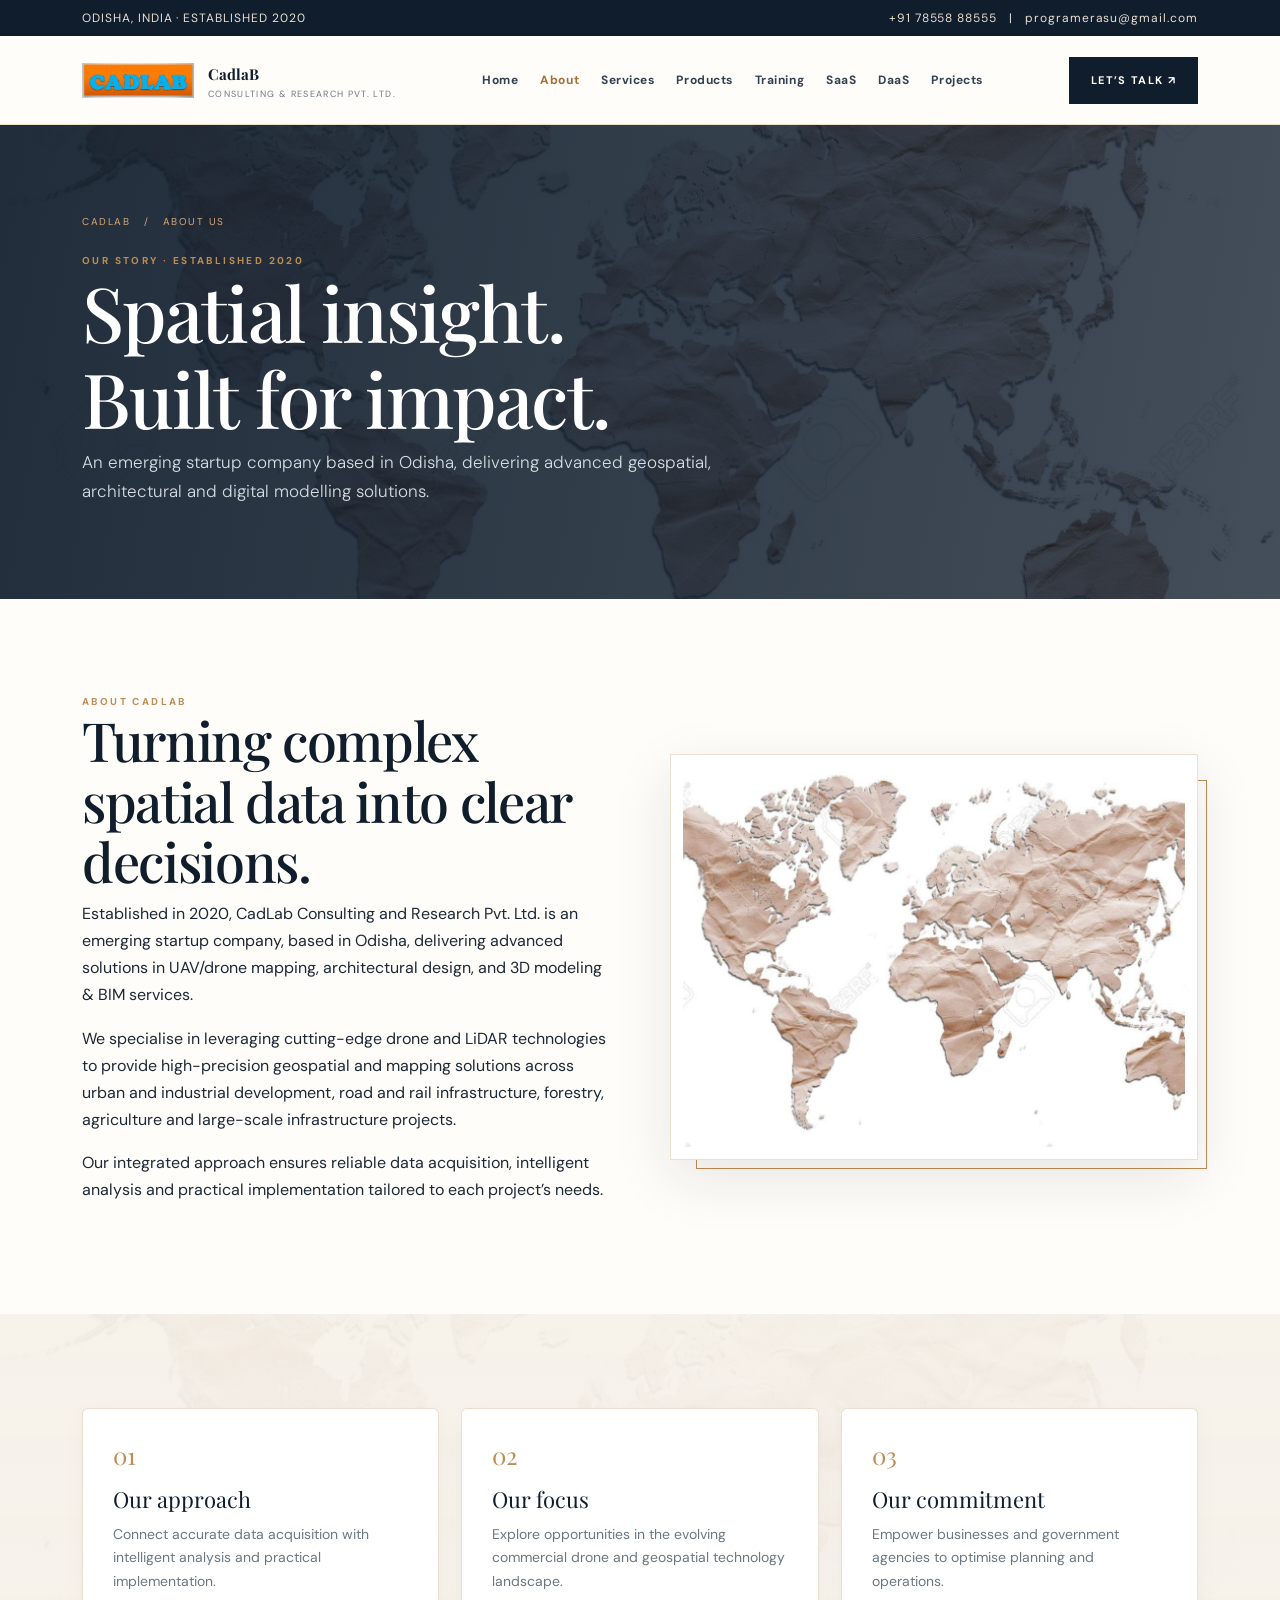
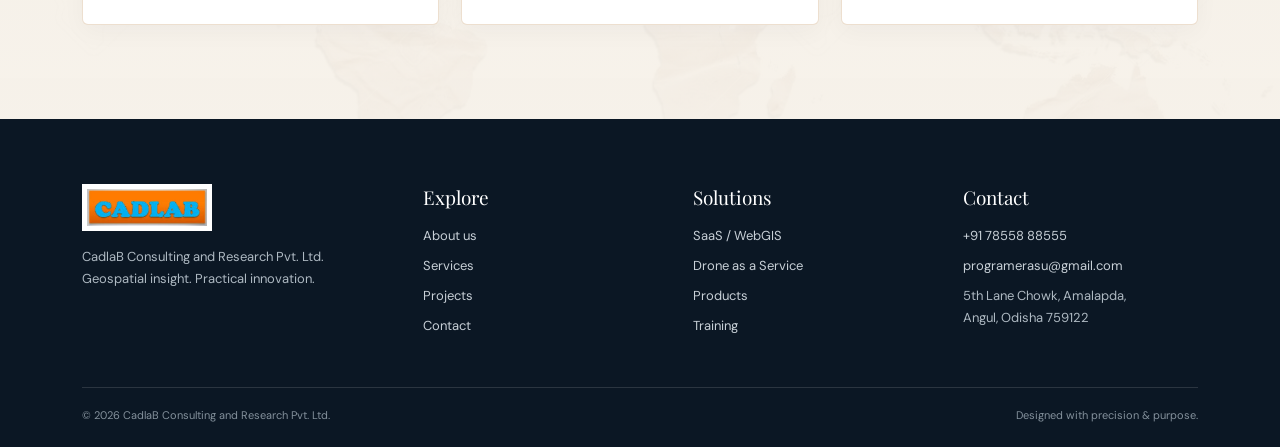
==== about.html @ 81689f78 "Updated project" ====
<!doctype html><html lang="en"><head><meta charset="utf-8"><meta name="viewport" content="width=device-width,initial-scale=1"><title>About Us | CadlaB</title><meta name="description" content="An emerging startup company based in Odisha, delivering advanced geospatial, architectural and digital modelling solutions."><link href="https://cdn.jsdelivr.net/npm/bootstrap@5.3.3/dist/css/bootstrap.min.css" rel="stylesheet" integrity="sha384-QWTKZyjpPEjISv5WaRU9OFeRpok6YctnYmDr5pNlyT2bRjXh0JMhjY6hW+ALEwIH" crossorigin="anonymous">
<link rel="stylesheet" href="assets/css/style.css"></head><body><div class="topline"><div class="container"><span>ODISHA, INDIA · ESTABLISHED 2020</span><span>+91 78558 88555 &nbsp; | &nbsp; programerasu@gmail.com</span></div></div><header class="site-header"><div class="container nav-wrap"><a class="brand" href="index.html"><img src="assets/cadlab-logo.jpeg" alt="CADLAB logo"><span><b>CadlaB</b><small>Consulting & Research Pvt. Ltd.</small></span></a><button class="menu-toggle" aria-label="Open menu">☰</button><nav><a href="index.html">Home</a><a class="active" href="about.html">About</a><a href="services.html">Services</a><a href="products.html">Products</a><a href="training.html">Training</a><a href="saas.html">SaaS</a><a href="daas.html">DaaS</a><a href="projects.html">Projects</a></nav><a class="nav-cta" href="contact.html">Let’s Talk ↗</a></div></header><main><section class="page-hero"><div class="container"><div class="breadcrumb">CadlaB &nbsp; / &nbsp; About Us</div><div class="eyebrow">Our story · Established 2020</div><h1 class="display xl">Spatial insight.<br>Built for impact.</h1><p class="lead">An emerging startup company based in Odisha, delivering advanced geospatial, architectural and digital modelling solutions.</p></div></section><section class="section"><div class="container grid-2"><div><div class="eyebrow">About CadlaB</div><h2 class="display lg">Turning complex spatial data into clear decisions.</h2><p>Established in 2020, CadLab Consulting and Research Pvt. Ltd. is an emerging startup company, based in Odisha, delivering advanced solutions in UAV/drone mapping, architectural design, and 3D modeling & BIM services.</p><p>We specialise in leveraging cutting-edge drone and LiDAR technologies to provide high-precision geospatial and mapping solutions across urban and industrial development, road and rail infrastructure, forestry, agriculture and large-scale infrastructure projects.</p><p>Our integrated approach ensures reliable data acquisition, intelligent analysis and practical implementation tailored to each project’s needs.</p></div><div class="image-frame"><img src="assets/world-map-paper.jpeg" alt="World map texture"></div></div></section><section class="section cream"><div class="container grid-3"><article class="card"><div class="num">01</div><h3>Our approach</h3><p>Connect accurate data acquisition with intelligent analysis and practical implementation.</p></article><article class="card"><div class="num">02</div><h3>Our focus</h3><p>Explore opportunities in the evolving commercial drone and geospatial technology landscape.</p></article><article class="card"><div class="num">03</div><h3>Our commitment</h3><p>Empower businesses and government agencies to optimise planning and operations.</p></article></div></section></main><footer class="footer"><div class="container"><div class="footer-grid"><div><img src="assets/cadlab-logo.jpeg" alt="CADLAB"><p>CadlaB Consulting and Research Pvt. Ltd.<br>Geospatial insight. Practical innovation.</p></div><div><h4>Explore</h4><a href="about.html">About us</a><a href="services.html">Services</a><a href="projects.html">Projects</a><a href="contact.html">Contact</a></div><div><h4>Solutions</h4><a href="saas.html">SaaS / WebGIS</a><a href="daas.html">Drone as a Service</a><a href="products.html">Products</a><a href="training.html">Training</a></div><div><h4>Contact</h4><a href="tel:+917855888555">+91 78558 88555</a><a href="mailto:programerasu@gmail.com">programerasu@gmail.com</a><p>5th Lane Chowk, Amalapda,<br>Angul, Odisha 759122</p></div></div><div class="copyright"><span>© 2026 CadlaB Consulting and Research Pvt. Ltd.</span><span>Designed with precision & purpose.</span></div></div></footer><script src="https://cdn.jsdelivr.net/npm/bootstrap@5.3.3/dist/js/bootstrap.bundle.min.js" integrity="sha384-YvpcrYf0tY3lHB60NNkmXc5s9fDVZLESaAA55NDzOxhy9GkcIdslK1eN7N6jIeHz" crossorigin="anonymous"></script><script src="assets/js/main.js"></script></body></html>
---- assets/css/style.css ----
@import url('https://fonts.googleapis.com/css2?family=DM+Sans:wght@400;500;600;700&family=Playfair+Display:wght@500;600;700&display=swap');
:root{--navy:#101d2c;--navy2:#172b40;--ink:#1c2936;--gold:#bd8d54;--copper:#d69a70;--cream:#f6f1e9;--paper:#fffdf9;--muted:#6c7882;--line:rgba(189,141,84,.28);--shadow:0 18px 55px rgba(16,29,44,.10)}
*{box-sizing:border-box}html{scroll-behavior:smooth}body{margin:0;background:var(--paper);color:var(--ink);font-family:'DM Sans',sans-serif;line-height:1.7}a{color:inherit;text-decoration:none}img{max-width:100%;display:block}.container{width:min(1160px,calc(100% - 44px));margin:auto}.topline{background:var(--navy);color:#e9dfd2;font-size:12px;letter-spacing:.08em;padding:8px 0}.topline .container{display:flex;justify-content:space-between;gap:20px}.site-header{position:sticky;top:0;z-index:20;background:rgba(255,253,249,.94);backdrop-filter:blur(14px);border-bottom:1px solid var(--line)}.nav-wrap{height:88px;display:flex;align-items:center;justify-content:space-between;gap:28px}.brand{display:flex;align-items:center;gap:14px;min-width:190px}.brand img{width:112px;height:62px;object-fit:contain}.brand small{display:block;color:var(--muted);font-size:9px;letter-spacing:.15em;text-transform:uppercase;line-height:1.4}.brand b{font-family:'Playfair Display',serif;font-size:15px;color:var(--navy)}nav{display:flex;align-items:center;gap:22px}nav a{font-size:12px;font-weight:700;letter-spacing:.045em;color:#334252;transition:.2s}nav a:hover,nav a.active{color:#a56e37}.nav-cta,.btn{display:inline-flex;align-items:center;justify-content:center;padding:13px 21px;background:var(--navy);color:#fff;border:1px solid var(--navy);font-size:11px;font-weight:700;letter-spacing:.12em;text-transform:uppercase;transition:.25s;cursor:pointer}.nav-cta:hover,.btn:hover{background:var(--gold);border-color:var(--gold);transform:translateY(-2px)}.btn.gold{background:var(--gold);border-color:var(--gold);color:#fff}.btn.outline{background:transparent;color:var(--navy);border-color:var(--gold)}.menu-toggle{display:none;background:none;border:0;font-size:27px;color:var(--navy)}.eyebrow{font-size:10px;letter-spacing:.24em;text-transform:uppercase;color:var(--gold);font-weight:700}.display{font-family:'Playfair Display',serif;font-weight:500;line-height:1.12;color:var(--navy);letter-spacing:-.025em}.display.xl{font-size:clamp(42px,6vw,76px)}.display.lg{font-size:clamp(34px,4.5vw,54px)}.display.md{font-size:32px}.lead{font-size:17px;color:#596672;max-width:660px}.section{padding:94px 0}.section.cream{background:var(--cream)}.section.dark{background:var(--navy);color:#f8f2e9}.section.dark .display{color:#fff}.section-head{display:flex;justify-content:space-between;align-items:end;gap:30px;margin-bottom:42px}.section-head p{max-width:430px;color:var(--muted)}.hero{position:relative;overflow:hidden;background:var(--navy);color:#fff;min-height:650px;display:flex;align-items:center}.hero:before{content:"";position:absolute;inset:0;background:linear-gradient(90deg,rgba(12,25,39,.97) 0%,rgba(12,25,39,.86) 46%,rgba(12,25,39,.38) 100%),url('assets/world-map-paper.jpeg') center/cover;opacity:1}.hero:after{content:"";position:absolute;right:-90px;top:70px;width:510px;height:510px;border:1px solid rgba(214,154,112,.35);border-radius:50%;box-shadow:0 0 0 35px rgba(214,154,112,.04),0 0 0 75px rgba(214,154,112,.035)}.hero-inner{position:relative;z-index:1;padding:95px 0;max-width:760px}.hero .display{color:#fff}.hero .lead{color:#d7dce1}.hero-actions{display:flex;gap:14px;flex-wrap:wrap;margin-top:32px}.hero .outline{color:#fff;border-color:#bd8d54}.hero-note{margin-top:58px;padding-top:20px;border-top:1px solid rgba(255,255,255,.2);display:flex;gap:35px;color:#d5dce2;font-size:11px;letter-spacing:.1em;text-transform:uppercase}.hero-note strong{display:block;font:24px 'Playfair Display';color:#d7a875;letter-spacing:0}.page-hero{padding:88px 0 78px;background:linear-gradient(100deg,rgba(16,29,44,.94),rgba(16,29,44,.83)),url('assets/world-map-paper.jpeg') center/cover;color:#fff}.page-hero .display{color:#fff;max-width:780px}.page-hero p{color:#d5dce2;max-width:660px}.breadcrumb{font-size:10px;letter-spacing:.15em;text-transform:uppercase;color:#d5a875;margin-bottom:22px}.grid-2{display:grid;grid-template-columns:1fr 1fr;gap:60px;align-items:center}.grid-3{display:grid;grid-template-columns:repeat(3,1fr);gap:22px}.grid-4{display:grid;grid-template-columns:repeat(4,1fr);gap:18px}.image-frame{padding:12px;border:1px solid var(--line);background:#fff;box-shadow:var(--shadow);position:relative}.image-frame img{width:100%;height:380px;object-fit:cover}.image-frame:after{content:"";position:absolute;inset:25px -10px -10px 25px;border:1px solid var(--gold);z-index:-1}.statbar{display:grid;grid-template-columns:repeat(4,1fr);background:#fff;border:1px solid var(--line);box-shadow:var(--shadow);margin-top:-35px;position:relative;z-index:3}.stat{padding:28px 24px;border-right:1px solid var(--line)}.stat:last-child{border:0}.stat b{font:32px 'Playfair Display';color:var(--gold);display:block}.stat span{font-size:10px;text-transform:uppercase;letter-spacing:.12em;color:var(--muted)}.card{background:#fff;border:1px solid var(--line);padding:30px;transition:.25s;box-shadow:0 7px 25px rgba(16,29,44,.035)}.card:hover{transform:translateY(-6px);box-shadow:var(--shadow);border-color:var(--gold)}.card .num{font:24px 'Playfair Display';color:var(--gold)}.card h3{font:22px 'Playfair Display';color:var(--navy);margin:13px 0 9px}.card p{font-size:14px;color:var(--muted);margin:0}.icon-box{width:44px;height:44px;border:1px solid var(--gold);display:grid;place-items:center;color:var(--gold);font-size:20px}.feature-list{list-style:none;padding:0;margin:24px 0}.feature-list li{padding:12px 0;border-bottom:1px solid var(--line);font-size:14px}.feature-list li:before{content:'✦';color:var(--gold);margin-right:12px}.split-band{background:var(--navy);color:white;padding:55px;display:flex;align-items:center;justify-content:space-between;gap:30px}.split-band .display{color:#fff;font-size:34px}.split-band p{color:#c6cfd6;max-width:560px}.visual-panel{background:var(--cream);padding:24px}.visual-panel img{width:100%;height:330px;object-fit:contain;mix-blend-mode:multiply}.service-row{display:grid;grid-template-columns:70px 1fr 90px;gap:24px;align-items:center;padding:27px 0;border-bottom:1px solid var(--line)}.service-row .n{font:28px 'Playfair Display';color:var(--gold)}.service-row h3{font:24px 'Playfair Display';margin:0;color:var(--navy)}.service-row p{margin:5px 0 0;color:var(--muted);font-size:14px}.service-row .arrow{font-size:22px;color:var(--gold);text-align:right}.training-card{min-height:260px;background:var(--navy);color:#fff;padding:30px;position:relative;overflow:hidden}.training-card:after{content:"";position:absolute;width:190px;height:190px;border:1px solid rgba(214,154,112,.4);border-radius:50%;right:-55px;bottom:-75px;box-shadow:0 0 0 22px rgba(214,154,112,.06),0 0 0 45px rgba(214,154,112,.04)}.training-card h3{font:25px 'Playfair Display';margin:20px 0 10px}.training-card p{font-size:13px;color:#c8d0d6;max-width:240px}.training-card .eyebrow{color:#d9ac7c}.industry-grid{display:grid;grid-template-columns:repeat(3,1fr);gap:1px;background:var(--line);border:1px solid var(--line)}.industry{background:#fff;padding:25px}.industry b{font:19px 'Playfair Display';color:var(--navy)}.industry p{font-size:13px;color:var(--muted);margin-bottom:0}.project-placeholder{background:linear-gradient(145deg,#182b3e,#31485c);min-height:250px;display:flex;align-items:end;padding:25px;color:white;position:relative;overflow:hidden}.project-placeholder:before{content:"";position:absolute;width:220px;height:220px;border:1px solid rgba(214,154,112,.55);border-radius:50%;top:-90px;right:-50px;box-shadow:0 0 0 25px rgba(214,154,112,.08),0 0 0 55px rgba(214,154,112,.05)}.project-placeholder span{position:relative;font:22px 'Playfair Display'}.contact-grid{display:grid;grid-template-columns:.8fr 1.2fr;gap:50px}.contact-panel{background:var(--navy);padding:38px;color:#fff}.contact-panel h3{font:27px 'Playfair Display';margin-top:0}.contact-item{padding:17px 0;border-bottom:1px solid rgba(255,255,255,.17)}.contact-item small{display:block;color:#d4a776;letter-spacing:.14em;text-transform:uppercase;font-size:9px}.contact-item a,.contact-item span{color:#fff;font-size:14px}.form-panel{padding:38px;background:#fff;border:1px solid var(--line);box-shadow:var(--shadow)}.form-grid{display:grid;grid-template-columns:1fr 1fr;gap:18px}.field{display:flex;flex-direction:column;gap:7px}.field.full{grid-column:1/-1}.field label{font-size:10px;letter-spacing:.12em;text-transform:uppercase;color:#697581;font-weight:700}.field input,.field select,.field textarea{width:100%;padding:14px;border:1px solid #d9dfe2;background:#fff;font:14px 'DM Sans';outline:none}.field input:focus,.field textarea:focus,.field select:focus{border-color:var(--gold)}.field textarea{min-height:130px;resize:vertical}.footer{background:#0b1724;color:#c8d0d7;padding:65px 0 22px}.footer-grid{display:grid;grid-template-columns:1.3fr 1fr 1fr 1fr;gap:35px}.footer img{width:130px;background:#fff;padding:5px;margin-bottom:15px}.footer h4{font:19px 'Playfair Display';color:#fff;margin:0 0 15px}.footer a{display:block;font-size:13px;color:#c8d0d7;margin:8px 0}.footer a:hover{color:#d9aa78}.footer p{font-size:13px;color:#aeb9c2}.copyright{border-top:1px solid rgba(255,255,255,.13);margin-top:42px;padding-top:18px;font-size:11px;color:#84919c;display:flex;justify-content:space-between}.reveal{opacity:0;transform:translateY(22px);transition:opacity .7s,transform .7s}.reveal.visible{opacity:1;transform:none}.tag{display:inline-block;padding:7px 11px;background:#f2e8dc;color:#875c32;font-size:9px;text-transform:uppercase;letter-spacing:.13em;margin:4px}.quote{font:italic 25px 'Playfair Display';color:var(--navy);border-left:3px solid var(--gold);padding-left:25px}.map-texture{background-image:linear-gradient(rgba(246,241,233,.9),rgba(246,241,233,.9)),url('assets/world-map-paper.jpeg');background-size:cover;background-position:center}
@media(max-width:1000px){nav{gap:12px}nav a{font-size:10px}.nav-cta{padding:10px 13px}.brand img{width:90px}.brand{min-width:150px}.grid-4{grid-template-columns:repeat(2,1fr)}}
@media(max-width:760px){.topline .container{justify-content:center}.topline .container span:last-child{display:none}.nav-wrap{height:74px}.menu-toggle{display:block}nav{display:none;position:absolute;top:74px;left:0;right:0;background:var(--paper);padding:20px 25px 25px;box-shadow:var(--shadow);flex-direction:column;align-items:stretch;gap:15px}nav.open{display:flex}nav a{font-size:13px}.nav-cta{display:none}.brand img{width:85px;height:52px}.hero{min-height:590px}.hero-inner{padding:75px 0}.hero:after{width:300px;height:300px;right:-180px}.hero-note{gap:18px;flex-wrap:wrap}.section{padding:68px 0}.section-head,.grid-2,.contact-grid{display:block}.section-head p{margin-top:16px}.grid-3,.industry-grid{grid-template-columns:1fr}.grid-2>*+*{margin-top:35px}.statbar{grid-template-columns:1fr 1fr;margin-top:0}.stat{border-bottom:1px solid var(--line)}.stat:nth-child(2){border-right:0}.stat:nth-child(3){border-bottom:0}.service-row{grid-template-columns:40px 1fr 25px;gap:12px}.service-row h3{font-size:20px}.split-band{display:block;padding:35px 25px}.split-band .btn{margin-top:15px}.footer-grid{grid-template-columns:1fr 1fr}.footer-grid>div:first-child{grid-column:1/-1}.form-panel,.contact-panel{padding:25px;margin-top:25px}.page-hero{padding:65px 0}.copyright{display:block}.copyright span{display:block;margin:5px 0}.form-grid{grid-template-columns:1fr}.field.full{grid-column:auto}}
@media(max-width:430px){.grid-4{grid-template-columns:1fr}.display.xl{font-size:42px}.hero-note strong{font-size:20px}.footer-grid{grid-template-columns:1fr}.footer-grid>div:first-child{grid-column:auto}}

/* Premium map-paper treatment and richer visual sections */
.page-hero{background-image:linear-gradient(100deg,rgba(16,29,44,.93),rgba(16,29,44,.78)),url('../world-map-paper.jpeg');background-position:center;background-size:cover}
.section.map-texture{background-image:linear-gradient(rgba(250,247,241,.91),rgba(250,247,241,.94)),url('../world-map-paper.jpeg');background-size:cover;background-position:center}
.section.cream{background-image:linear-gradient(rgba(246,241,233,.94),rgba(246,241,233,.96)),url('../world-map-paper.jpeg');background-size:cover;background-position:center}
.hero:before{background:linear-gradient(90deg,rgba(12,25,39,.96) 0%,rgba(12,25,39,.82) 47%,rgba(12,25,39,.42) 100%),url('../world-map-paper.jpeg') center/cover}
.capability-grid{align-items:stretch}.capability-card{background:#fff;border:1px solid var(--line);box-shadow:0 12px 35px rgba(16,29,44,.08);overflow:hidden;transition:.3s}.capability-card:hover{transform:translateY(-7px);box-shadow:var(--shadow)}.capability-card>img{width:100%;height:205px;object-fit:cover;background:#f2eee7}.capability-copy{padding:25px}.capability-copy h3{font:24px 'Playfair Display';color:var(--navy);margin:12px 0}.capability-copy p,.capability-copy li{font-size:13px;color:var(--muted)}.capability-copy ul{padding-left:18px;margin:14px 0 0}.capability-copy li{padding:3px 0}.form-note{font-size:11px;color:var(--muted);margin:4px 0 0}.form-panel{position:relative}.form-panel:before{content:'SECURE ENQUIRY';position:absolute;right:38px;top:42px;font-size:9px;letter-spacing:.16em;color:var(--gold);font-weight:700}.field input,.field select,.field textarea{border-radius:2px}.field input:focus,.field textarea:focus,.field select:focus{box-shadow:0 0 0 3px rgba(189,141,84,.12)}.image-frame img,.visual-panel img{transition:transform .5s}.image-frame:hover img,.visual-panel:hover img{transform:scale(1.025)}
@media(max-width:760px){.form-panel:before{display:none}.capability-card>img{height:190px}}
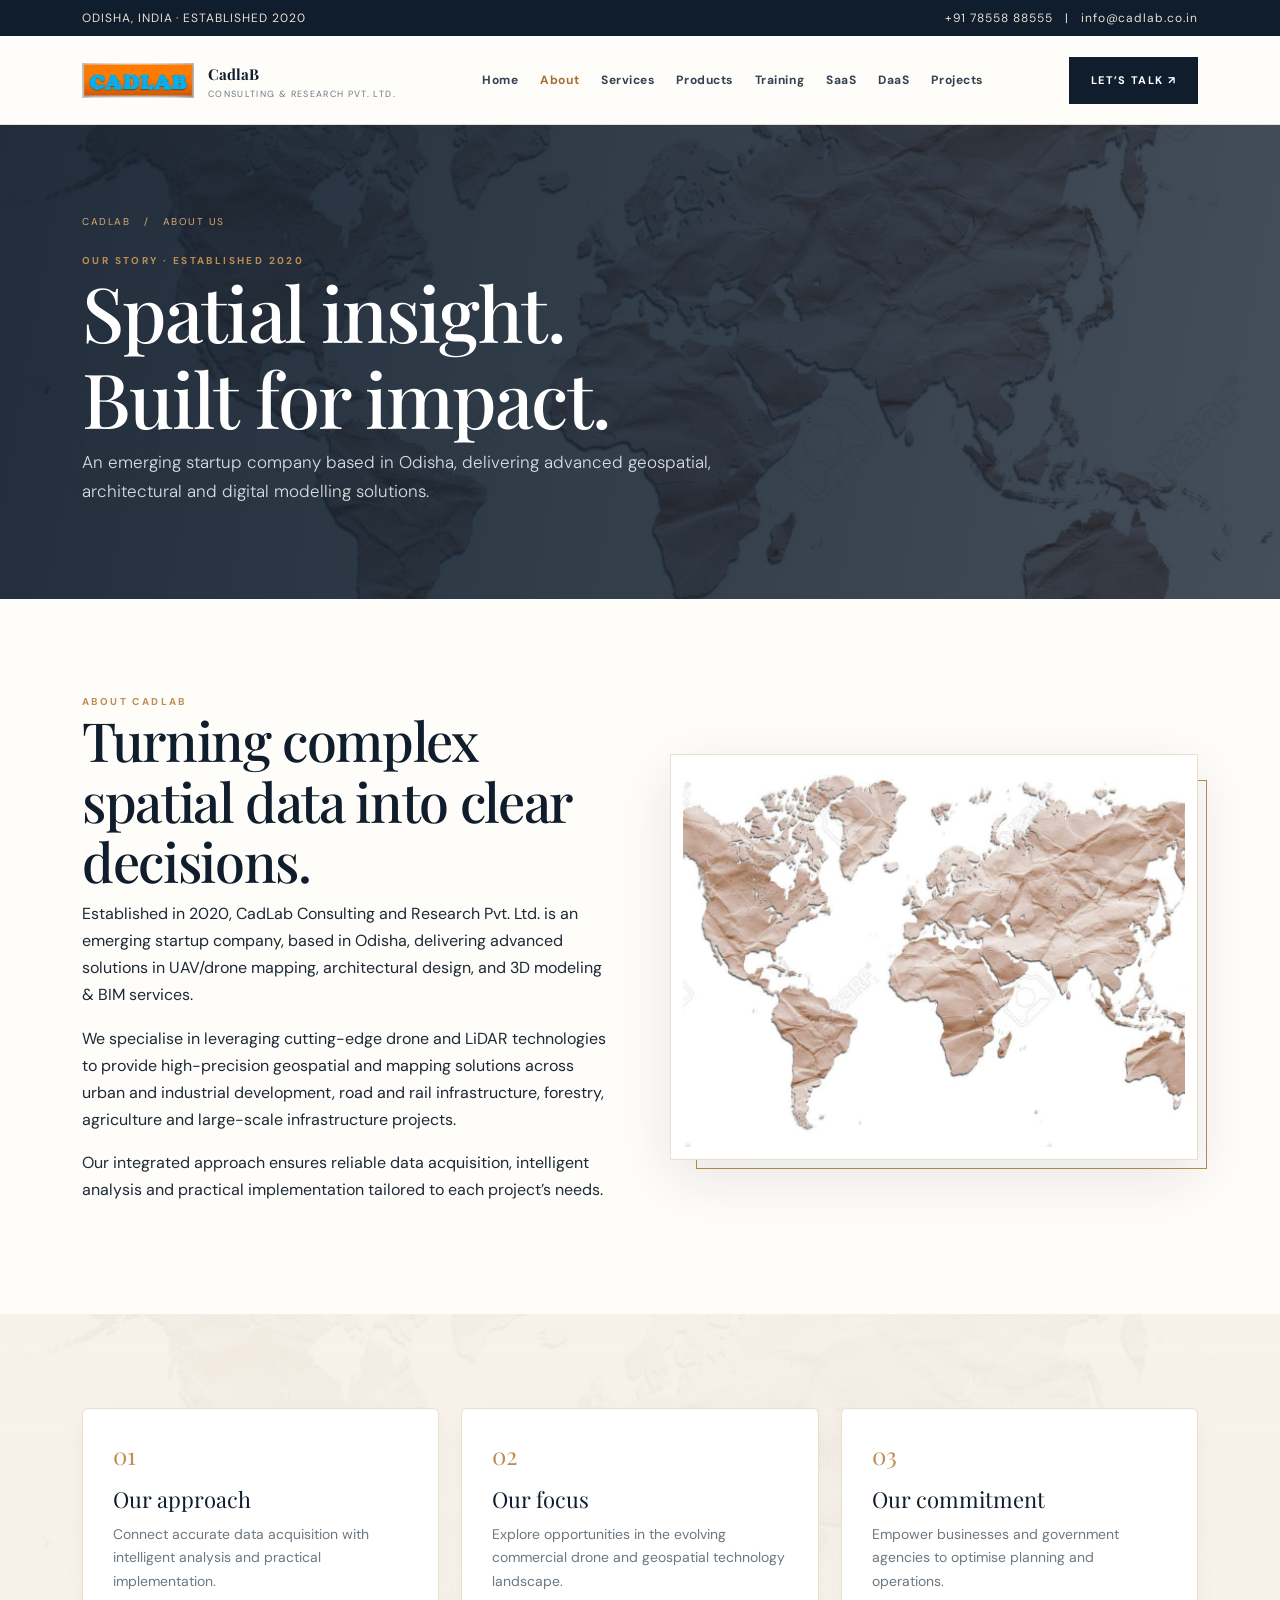
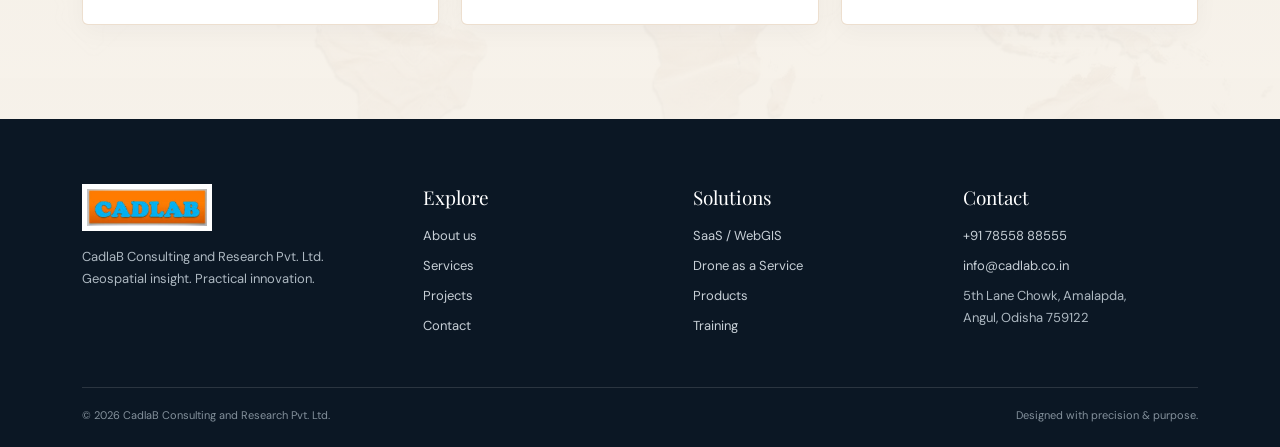
==== commit 1d2f24fb: "Updated project" ====
--- a/about.html
+++ b/about.html
@@ -1,2 +1,88 @@
-<!doctype html><html lang="en"><head><meta charset="utf-8"><meta name="viewport" content="width=device-width,initial-scale=1"><title>About Us | CadlaB</title><meta name="description" content="An emerging startup company based in Odisha, delivering advanced geospatial, architectural and digital modelling solutions."><link href="https://cdn.jsdelivr.net/npm/bootstrap@5.3.3/dist/css/bootstrap.min.css" rel="stylesheet" integrity="sha384-QWTKZyjpPEjISv5WaRU9OFeRpok6YctnYmDr5pNlyT2bRjXh0JMhjY6hW+ALEwIH" crossorigin="anonymous">
-<link rel="stylesheet" href="assets/css/style.css"></head><body><div class="topline"><div class="container"><span>ODISHA, INDIA · ESTABLISHED 2020</span><span>+91 78558 88555 &nbsp; | &nbsp; programerasu@gmail.com</span></div></div><header class="site-header"><div class="container nav-wrap"><a class="brand" href="index.html"><img src="assets/cadlab-logo.jpeg" alt="CADLAB logo"><span><b>CadlaB</b><small>Consulting & Research Pvt. Ltd.</small></span></a><button class="menu-toggle" aria-label="Open menu">☰</button><nav><a href="index.html">Home</a><a class="active" href="about.html">About</a><a href="services.html">Services</a><a href="products.html">Products</a><a href="training.html">Training</a><a href="saas.html">SaaS</a><a href="daas.html">DaaS</a><a href="projects.html">Projects</a></nav><a class="nav-cta" href="contact.html">Let’s Talk ↗</a></div></header><main><section class="page-hero"><div class="container"><div class="breadcrumb">CadlaB &nbsp; / &nbsp; About Us</div><div class="eyebrow">Our story · Established 2020</div><h1 class="display xl">Spatial insight.<br>Built for impact.</h1><p class="lead">An emerging startup company based in Odisha, delivering advanced geospatial, architectural and digital modelling solutions.</p></div></section><section class="section"><div class="container grid-2"><div><div class="eyebrow">About CadlaB</div><h2 class="display lg">Turning complex spatial data into clear decisions.</h2><p>Established in 2020, CadLab Consulting and Research Pvt. Ltd. is an emerging startup company, based in Odisha, delivering advanced solutions in UAV/drone mapping, architectural design, and 3D modeling & BIM services.</p><p>We specialise in leveraging cutting-edge drone and LiDAR technologies to provide high-precision geospatial and mapping solutions across urban and industrial development, road and rail infrastructure, forestry, agriculture and large-scale infrastructure projects.</p><p>Our integrated approach ensures reliable data acquisition, intelligent analysis and practical implementation tailored to each project’s needs.</p></div><div class="image-frame"><img src="assets/world-map-paper.jpeg" alt="World map texture"></div></div></section><section class="section cream"><div class="container grid-3"><article class="card"><div class="num">01</div><h3>Our approach</h3><p>Connect accurate data acquisition with intelligent analysis and practical implementation.</p></article><article class="card"><div class="num">02</div><h3>Our focus</h3><p>Explore opportunities in the evolving commercial drone and geospatial technology landscape.</p></article><article class="card"><div class="num">03</div><h3>Our commitment</h3><p>Empower businesses and government agencies to optimise planning and operations.</p></article></div></section></main><footer class="footer"><div class="container"><div class="footer-grid"><div><img src="assets/cadlab-logo.jpeg" alt="CADLAB"><p>CadlaB Consulting and Research Pvt. Ltd.<br>Geospatial insight. Practical innovation.</p></div><div><h4>Explore</h4><a href="about.html">About us</a><a href="services.html">Services</a><a href="projects.html">Projects</a><a href="contact.html">Contact</a></div><div><h4>Solutions</h4><a href="saas.html">SaaS / WebGIS</a><a href="daas.html">Drone as a Service</a><a href="products.html">Products</a><a href="training.html">Training</a></div><div><h4>Contact</h4><a href="tel:+917855888555">+91 78558 88555</a><a href="mailto:programerasu@gmail.com">programerasu@gmail.com</a><p>5th Lane Chowk, Amalapda,<br>Angul, Odisha 759122</p></div></div><div class="copyright"><span>© 2026 CadlaB Consulting and Research Pvt. Ltd.</span><span>Designed with precision & purpose.</span></div></div></footer><script src="https://cdn.jsdelivr.net/npm/bootstrap@5.3.3/dist/js/bootstrap.bundle.min.js" integrity="sha384-YvpcrYf0tY3lHB60NNkmXc5s9fDVZLESaAA55NDzOxhy9GkcIdslK1eN7N6jIeHz" crossorigin="anonymous"></script><script src="assets/js/main.js"></script></body></html>+<!doctype html>
+<html lang="en">
+
+<head>
+    <meta charset="utf-8">
+    <meta name="viewport" content="width=device-width,initial-scale=1">
+    <title>About Us | CadlaB</title>
+    <meta name="description" content="An emerging startup company based in Odisha, delivering advanced geospatial, architectural and digital modelling solutions.">
+    <link href="https://cdn.jsdelivr.net/npm/bootstrap@5.3.3/dist/css/bootstrap.min.css" rel="stylesheet" integrity="sha384-QWTKZyjpPEjISv5WaRU9OFeRpok6YctnYmDr5pNlyT2bRjXh0JMhjY6hW+ALEwIH" crossorigin="anonymous">
+    <link rel="stylesheet" href="assets/css/style.css">
+</head>
+
+<body>
+    <div class="topline">
+        <div class="container"><span>ODISHA, INDIA · ESTABLISHED 2020</span><span>+91 78558 88555 &nbsp; | &nbsp; info@cadlab.co.in</span></div>
+    </div>
+    <header class="site-header">
+        <div class="container nav-wrap">
+            <a class="brand" href="index.html"><img src="assets/cadlab-logo.jpeg" alt="CADLAB logo"><span><b>CadlaB</b><small>Consulting & Research Pvt. Ltd.</small></span></a><button class="menu-toggle" aria-label="Open menu">☰</button>
+            <nav><a href="index.html">Home</a><a class="active" href="about.html">About</a><a href="services.html">Services</a><a href="products.html">Products</a><a href="training.html">Training</a><a href="saas.html">SaaS</a><a href="daas.html">DaaS</a>
+                <a href="projects.html">Projects</a>
+            </nav><a class="nav-cta" href="contact.html">Let’s Talk ↗</a></div>
+    </header>
+    <main>
+        <section class="page-hero">
+            <div class="container">
+                <div class="breadcrumb">CadlaB &nbsp; / &nbsp; About Us</div>
+                <div class="eyebrow">Our story · Established 2020</div>
+                <h1 class="display xl">Spatial insight.<br>Built for impact.</h1>
+                <p class="lead">An emerging startup company based in Odisha, delivering advanced geospatial, architectural and digital modelling solutions.</p>
+            </div>
+        </section>
+        <section class="section">
+            <div class="container grid-2">
+                <div>
+                    <div class="eyebrow">About CadlaB</div>
+                    <h2 class="display lg">Turning complex spatial data into clear decisions.</h2>
+                    <p>Established in 2020, CadLab Consulting and Research Pvt. Ltd. is an emerging startup company, based in Odisha, delivering advanced solutions in UAV/drone mapping, architectural design, and 3D modeling & BIM services.</p>
+                    <p>We specialise in leveraging cutting-edge drone and LiDAR technologies to provide high-precision geospatial and mapping solutions across urban and industrial development, road and rail infrastructure, forestry, agriculture and large-scale
+                        infrastructure projects.</p>
+                    <p>Our integrated approach ensures reliable data acquisition, intelligent analysis and practical implementation tailored to each project’s needs.</p>
+                </div>
+                <div class="image-frame"><img src="assets/world-map-paper.jpeg" alt="World map texture"></div>
+            </div>
+        </section>
+        <section class="section cream">
+            <div class="container grid-3">
+                <article class="card">
+                    <div class="num">01</div>
+                    <h3>Our approach</h3>
+                    <p>Connect accurate data acquisition with intelligent analysis and practical implementation.</p>
+                </article>
+                <article class="card">
+                    <div class="num">02</div>
+                    <h3>Our focus</h3>
+                    <p>Explore opportunities in the evolving commercial drone and geospatial technology landscape.</p>
+                </article>
+                <article class="card">
+                    <div class="num">03</div>
+                    <h3>Our commitment</h3>
+                    <p>Empower businesses and government agencies to optimise planning and operations.</p>
+                </article>
+            </div>
+        </section>
+    </main>
+    <footer class="footer">
+        <div class="container">
+            <div class="footer-grid">
+                <div><img src="assets/cadlab-logo.jpeg" alt="CADLAB">
+                    <p>CadlaB Consulting and Research Pvt. Ltd.<br>Geospatial insight. Practical innovation.</p>
+                </div>
+                <div>
+                    <h4>Explore</h4><a href="about.html">About us</a><a href="services.html">Services</a><a href="projects.html">Projects</a><a href="contact.html">Contact</a></div>
+                <div>
+                    <h4>Solutions</h4><a href="saas.html">SaaS / WebGIS</a><a href="daas.html">Drone as a Service</a><a href="products.html">Products</a><a href="training.html">Training</a></div>
+                <div>
+                    <h4>Contact</h4><a href="tel:+917855888555">+91 78558 88555</a><a href="mailto:info@cadlab.co.in">info@cadlab.co.in</a>
+                    <p>5th Lane Chowk, Amalapda,<br>Angul, Odisha 759122</p>
+                </div>
+            </div>
+            <div class="copyright"><span>© 2026 CadlaB Consulting and Research Pvt. Ltd.</span><span>Designed with precision & purpose.</span></div>
+        </div>
+    </footer>
+    <script src="https://cdn.jsdelivr.net/npm/bootstrap@5.3.3/dist/js/bootstrap.bundle.min.js" integrity="sha384-YvpcrYf0tY3lHB60NNkmXc5s9fDVZLESaAA55NDzOxhy9GkcIdslK1eN7N6jIeHz" crossorigin="anonymous"></script>
+    <script src="assets/js/main.js"></script>
+</body>
+
+</html>
